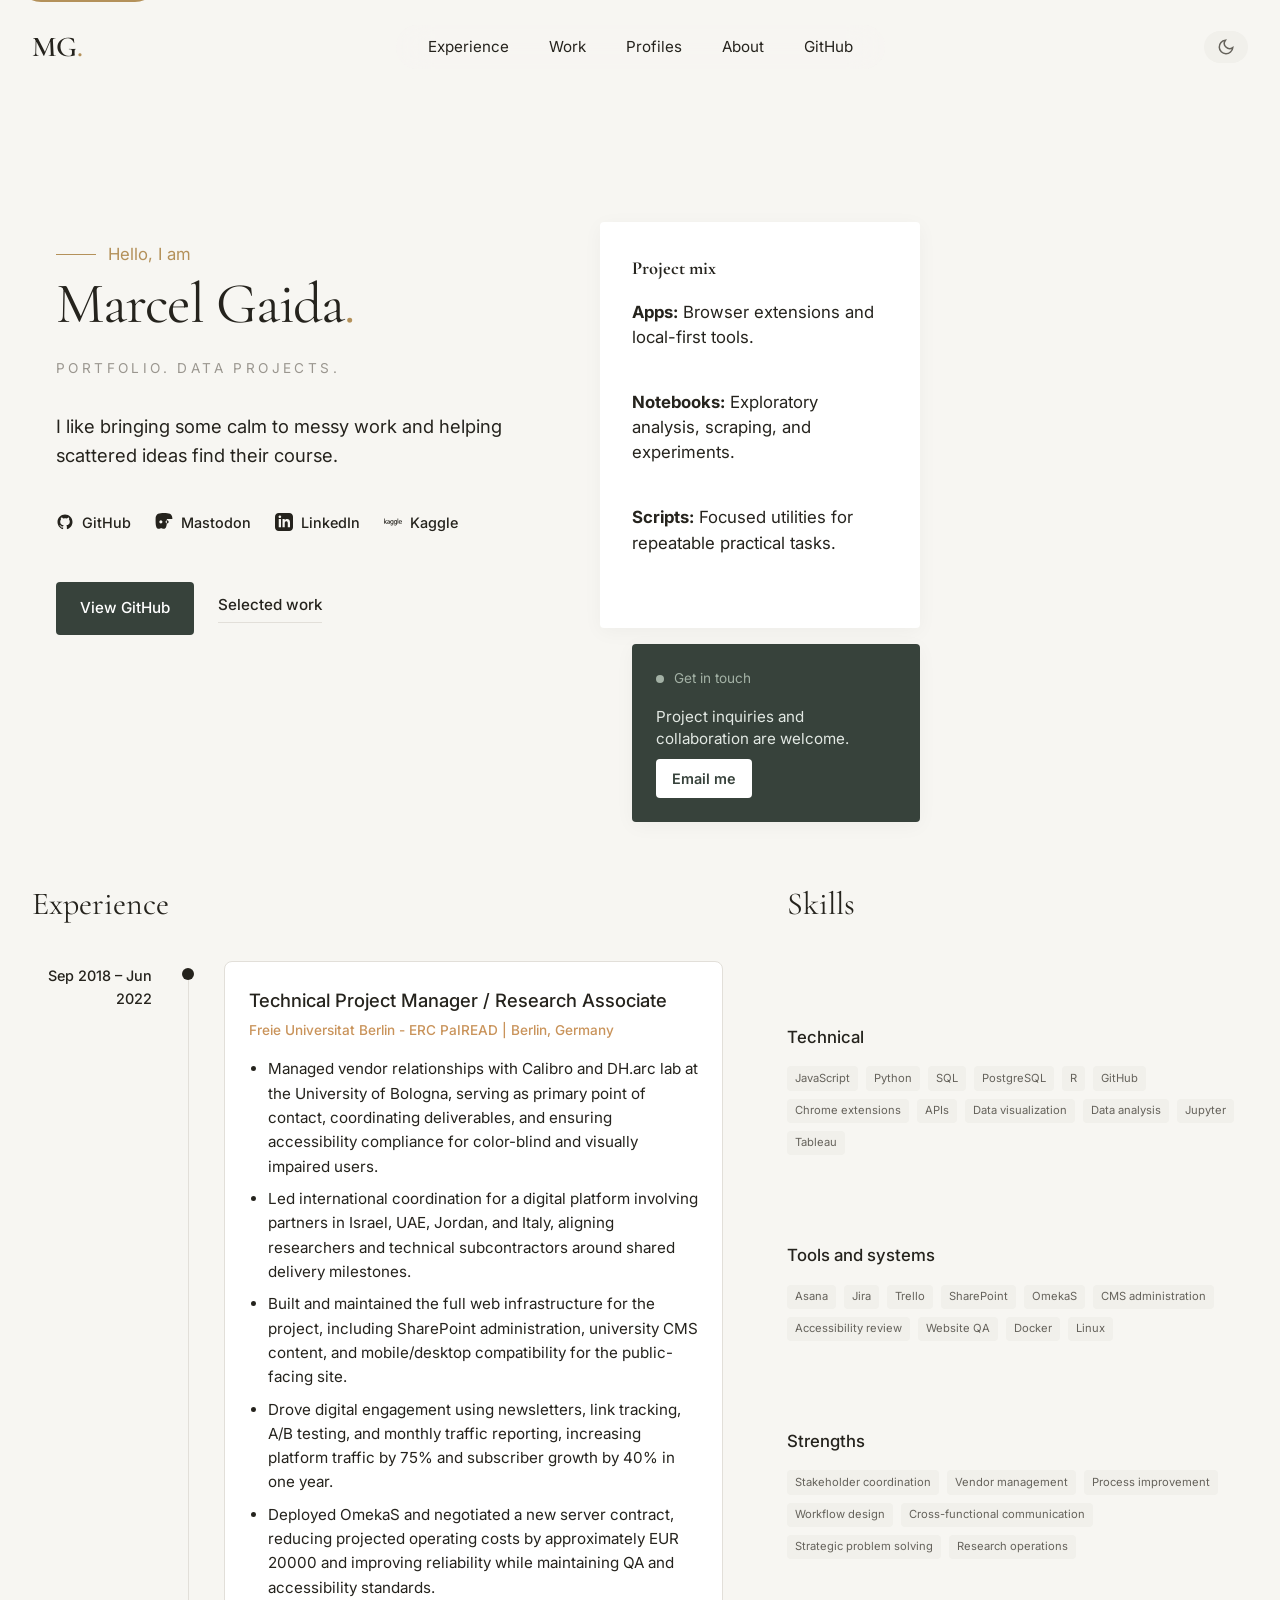
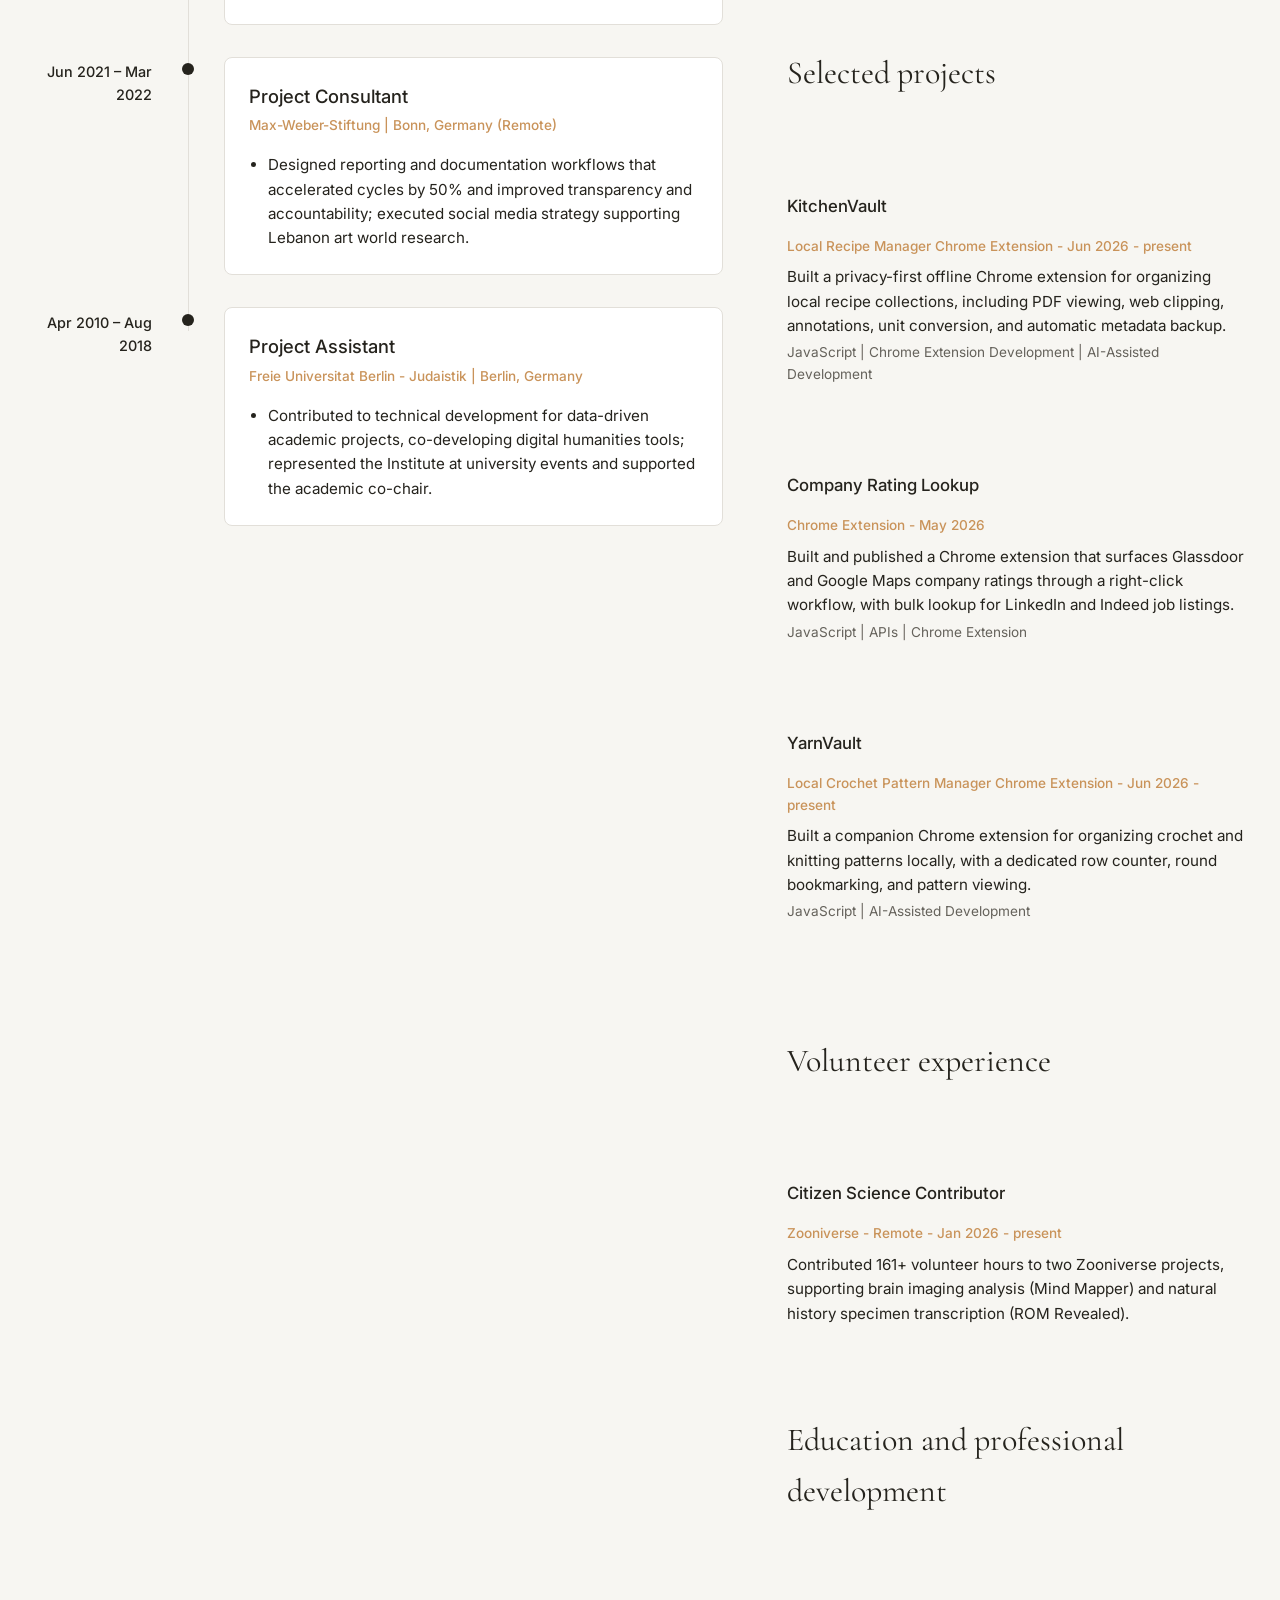
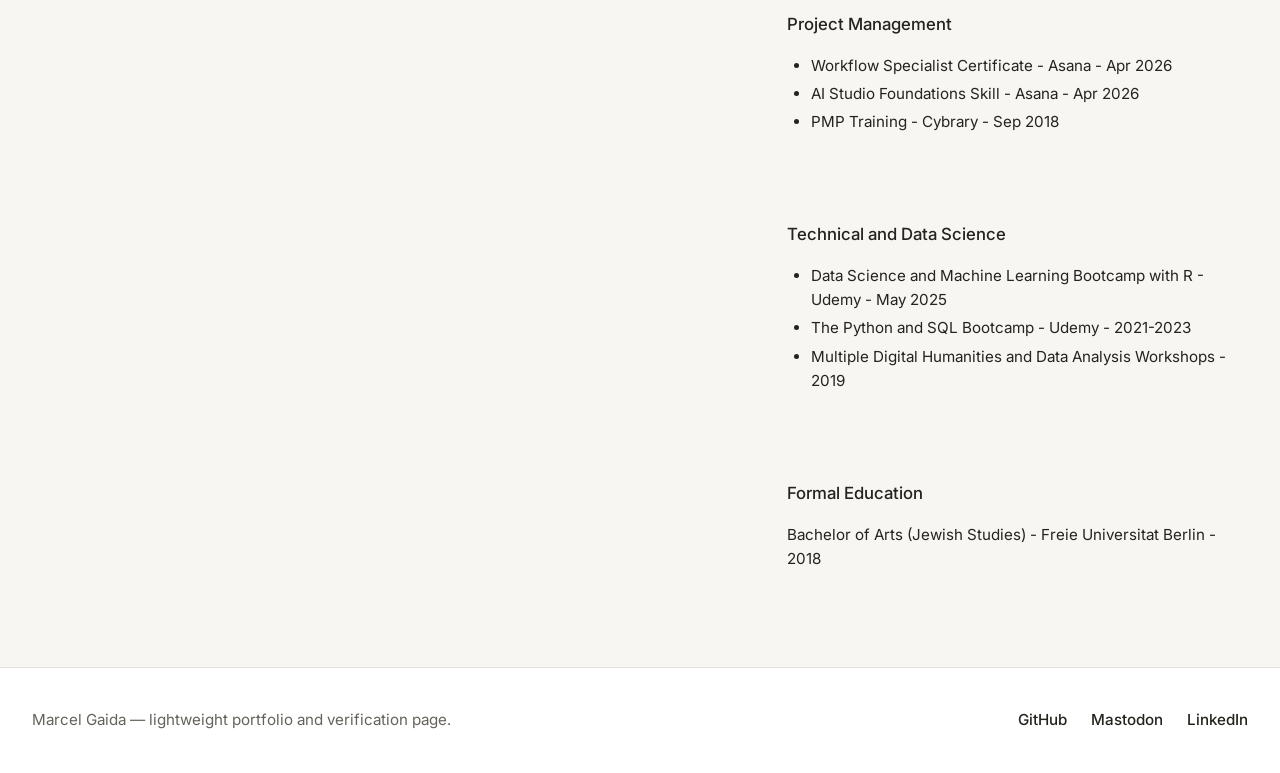
==== experience.html @ a98ac0b9 "Add files via upload" ====
<!doctype html>
<html lang="en">
<head>
  <meta charset="utf-8">
  <meta name="viewport" content="width=device-width, initial-scale=1">
  <title>Marcel Gaida — Projects and profiles</title>
  <meta name="description" content="Marcel Gaida's personal homepage: a verification-friendly portfolio with selected projects, profile links">
  <meta property="og:title" content="Marcel Gaida">
  <meta property="og:description" content="Projects, profiles, and verification links.">
  <meta property="og:type" content="website">
  <meta name="theme-color" content="#f7f6f2">
  <link rel="me" href="https://github.com/marcel-gaida">
  <link rel="me" href="https://fosstodon.org/@mgaida">
  <link rel="me" href="https://linkedin.com/in/marcel-gaida">
  <link rel="stylesheet" href="style.css">
</head>
<body>
  <a class="skip-link" href="#content" style="position:absolute;left:1rem;top:-3rem;background:var(--accent);color:#fff;padding:.75rem 1rem;border-radius:999px;z-index:30;">Skip to content</a>
  <header class="site-header" id="top">
    <div class="container header-inner">
      <div class="header-left">
        <a class="brand" href="index.html" aria-label="Marcel Gaida home">
          MG<span class="dot">.</span>
        </a>
      </div>
      <nav class="nav" aria-label="Primary">
        <a href="experience.html">Experience</a>
        <a href="index.html#work">Work</a>
        <a href="index.html#profiles">Profiles</a>
        <a href="index.html#about">About</a>
        <a href="https://github.com/marcel-gaida" target="_blank" rel="me noopener noreferrer">GitHub</a>
      </nav>
      <div class="header-right">
        <button class="theme-toggle" type="button" data-theme-toggle aria-label="Switch to dark mode"></button>
      </div>
    </div>
  </header>

  <main id="content">
    <section class="container hero" aria-labelledby="intro-title">
      <div class="hero-left">
        <div class="hello-text"><span class="line"></span> Hello, I am  </div>
        <h1 id="intro-title" style="font-size: clamp(2.8rem, 4.5vw, 5.5rem);">Marcel Gaida<span class="dot">.</span></h1>
        <div class="subtitle">PORTFOLIO. DATA PROJECTS.</div>
        <p>I like bringing some calm to messy work and helping scattered ideas find their course.</p>
        
        <div class="social-row">
          <a href="https://github.com/marcel-gaida" target="_blank" rel="me noopener noreferrer"><svg width="18" height="18" viewBox="0 0 24 24" fill="currentColor"><path d="M12 2C6.477 2 2 6.477 2 12c0 4.42 2.865 8.166 6.839 9.489.5.092.682-.217.682-.482 0-.237-.008-.866-.013-1.7-2.782.603-3.369-1.34-3.369-1.34-.454-1.156-1.11-1.462-1.11-1.462-.908-.62.069-.608.069-.608 1.003.07 1.531 1.03 1.531 1.03.892 1.529 2.341 1.087 2.91.831.092-.646.35-1.086.636-1.336-2.22-.253-4.555-1.11-4.555-4.943 0-1.091.39-1.984 1.029-2.683-.103-.253-.446-1.27.098-2.647 0 0 .84-.269 2.75 1.025A9.578 9.578 0 0112 6.836c.85.004 1.705.114 2.504.336 1.909-1.294 2.747-1.025 2.747-1.025.546 1.379.203 2.394.1 2.647.64.699 1.028 1.592 1.028 2.683 0 3.842-2.339 4.687-4.566 4.935.359.309.678.919.678 1.852 0 1.336-.012 2.415-.012 2.743 0 .267.18.578.688.48C19.138 20.161 22 16.416 22 12c0-5.523-4.477-10-10-10z"/></svg> GitHub</a>
          <a href="https://fosstodon.org/@mgaida" target="_blank" rel="me noopener noreferrer"><svg width="18" height="18" viewBox="0 0 24 24" fill="currentColor"><path d="M23.193 7.879c0-5.206-3.411-6.732-3.411-6.732C18.062.357 15.108 0 12 0h-.005c-3.103 0-6.056.357-7.776 1.147 0 0-3.411 1.526-3.411 6.732 0 1.192-.023 2.618.015 4.129.124 5.092.934 9.043 4.135 9.043 1.708 0 2.331-.837 3.356-.837 1.025 0 1.648.837 3.356.837 3.2 0 4.01-3.95 4.135-9.043.039-1.511.015-2.937.015-4.129zm-15.35 6.071c-1.127 0-2.031-.96-2.031-2.148 0-1.189.904-2.149 2.031-2.149 1.127 0 2.031.96 2.031 2.149 0 1.188-.904 2.148-2.031 2.148zm8.314 0c-1.127 0-2.031-.96-2.031-2.148 0-1.189.904-2.149 2.031-2.149 1.127 0 2.031.96 2.031 2.149 0 1.188-.904 2.148-2.031 2.148z"/></svg> Mastodon</a>
          <a href="https://linkedin.com/in/marcel-gaida" target="_blank" rel="me noopener noreferrer"><svg width="18" height="18" viewBox="0 0 24 24" fill="currentColor"><path d="M19 0h-14c-2.761 0-5 2.239-5 5v14c0 2.761 2.239 5 5 5h14c2.762 0 5-2.239 5-5v-14c0-2.761-2.238-5-5-5zm-11 19h-3v-11h3v11zm-1.5-12.268c-.966 0-1.75-.79-1.75-1.764s.784-1.764 1.75-1.764 1.75.79 1.75 1.764-.783 1.764-1.75 1.764zm13.5 12.268h-3v-5.604c0-3.368-4-3.113-4 0v5.604h-3v-11h3v1.765c1.396-2.586 7-2.777 7 2.476v6.759z"/></svg> LinkedIn</a>
          <a href="https://www.kaggle.com/mgaida" target="_blank" rel="me noopener noreferrer"><svg width="18" height="18" viewBox="0 0 24 24" fill="currentColor"><path d="M.1025 7.3475c-.0681 0-.1022.0341-.1022.102v6.752c0 .0681.034.1022.1022.1022h.7049c.068 0 .1022-.034.1022-.1023v-1.481l.4187-.3985 1.5016 1.91c.041.0477.0884.0716.143.0716h.9091c.0476 0 .0748-.0135.0817-.0407.0135-.041.0066-.075-.0206-.1023l-1.9816-2.4618 1.9002-1.8384c.0204-.0205.0237-.051.01-.092-.0137-.0339-.0408-.051-.0816-.051h-.9398c-.0477 0-.0953.024-.143.0716L.9096 11.607V7.4496c0-.0679-.0342-.102-.1022-.102zm18.0417 0c-.068 0-.102.0341-.102.102v6.752c0 .0681.034.102.102.102h.705c.068 0 .102-.034.102-.102v-6.752c0-.068-.034-.102-.102-.102zM5.961 9.6254c-.5653 0-1.11.1806-1.6343.5415-.0545.0545-.0648.102-.0307.143l.3676.5208c.0272.0477.0717.0545.133.0204.3948-.2722.783-.4086 1.1644-.4086.2927 0 .5158.0886.669.2656.1532.1771.2197.3917.1992.6436-.6606.0681-1.1545.1495-1.4813.245-.8308.2383-1.2461.6913-1.2461 1.3586 0 .4222.1533.7695.4598 1.0419.3132.2654.6845.3982 1.1134.3982.4698 0 .8545-.1125 1.1542-.3372v.1432c0 .0682.0374.102.1123.102h.7048c.068 0 .102-.0338.102-.102V11.372c0-.6604-.2245-1.1406-.6739-1.4403-.3065-.2043-.6776-.3063-1.1134-.3063zm4.3225 0c-.6742 0-1.195.2622-1.5627.7865-.3133.4359-.4699.9671-.4699 1.5936 0 .6604.1634 1.2087.4903 1.6444.3744.4972.892.7455 1.5526.7455.5313 0 .9567-.1327 1.2768-.3982v.531c0 .858-.4122 1.287-1.236 1.287-.361 0-.732-.1907-1.1132-.572a.098.098 0 00-.0716-.0306c-.034 0-.0613.0102-.0817.0307l-.4802.48c-.0408.0613-.0375.1124.0103.1532.1361.1157.2554.2129.3576.2911.102.0783.1905.1413.2656.189.354.1975.7284.2961 1.1235.2961.6808 0 1.207-.1925 1.5781-.577.3711-.3848.5567-.9484.5567-1.6903V9.8196c0-.068-.034-.102-.102-.102h-.705c-.0682 0-.1021.034-.1021.102v.2043c-.3471-.2657-.7763-.3985-1.287-.3985zm4.8021 0c-.6742 0-1.195.2622-1.5627.7865-.3132.4359-.4699.9671-.4699 1.5936 0 .6604.1633 1.2087.4903 1.6444.3744.4972.892.7455 1.5526.7455.5311 0 .9566-.1327 1.2768-.3982v.531c0 .858-.4122 1.287-1.236 1.287-.361 0-.732-.1907-1.1133-.572a.098.098 0 00-.0716-.0306c-.034 0-.0612.0102-.0816.0307l-.48.48c-.0409.0613-.0376.1124.01.1532.1363.1157.2555.2129.3576.2911.1021.0783.1906.1413.2657.189.354.1975.7285.2961 1.1237.2961.6808 0 1.2068-.1925 1.5781-.577.371-.3848.5565-.9484.5565-1.6903V9.8196c0-.068-.034-.102-.102-.102h-.7049c-.0682 0-.1022.034-.1022.102v.2043c-.3474-.2657-.7763-.3985-1.287-.3985zm6.7457 0c-.6537 0-1.185.211-1.5936.6332-.4427.4632-.664 1.0283-.664 1.6956 0 .7083.225 1.2905.6743 1.7467.463.463 1.042.6945 1.7366.6945.6467 0 1.2154-.1838 1.7057-.5515.0545-.041.0545-.0884 0-.143l-.4802-.4903c-.041-.0409-.0919-.0409-.1533 0-.2998.2112-.6368.3167-1.0112.3167-.4222 0-.7729-.119-1.052-.3576-.2452-.2248-.3882-.5038-.429-.8375h3.3197c.0679 0 .1022-.0341.1022-.1023l.01-.2244c.0341-.6878-.1668-1.26-.6025-1.7162-.4224-.4426-.9432-.664-1.5627-.664zm-.0206.7865c.3268 0 .6062.1056.8377.3166.2452.211.371.4734.378.7865h-2.4618c.0613-.3269.2077-.5925.4392-.7968.2313-.2042.5004-.3063.8069-.3063zm-11.4249.102c.6196 0 1.0146.2181 1.1848.6538v1.6854c-.1702.4358-.5755.6538-1.2155.6538-.3133 0-.5687-.0986-.7661-.2963-.2656-.2518-.3983-.6538-.3983-1.2053 0-.9941.3984-1.4914 1.1951-1.4914zm4.802 0c.6196 0 1.0148.2181 1.1851.6538h-.0002v1.6854c-.1703.4358-.5755.6538-1.2155.6538-.3132 0-.5686-.0986-.7661-.2963-.2655-.2518-.3983-.6538-.3983-1.2053 0-.9941.3983-1.4914 1.195-1.4914zm-8.3586 1.6547v1.0215c-.286.286-.6675.412-1.1441.3779-.1703-.0135-.32-.0663-.4493-.1582-.1294-.0919-.2045-.2129-.2249-.3627-.0341-.2657.1158-.47.4495-.6129.2452-.1088.7013-.1974 1.3688-.2656z"/></svg> Kaggle</a>
        </div>
        
        <div class="hero-actions">
          <a href="https://github.com/marcel-gaida" target="_blank" rel="me noopener noreferrer" class="button button-primary">View GitHub</a>
          <a href="index.html#work" class="text-link underlined">Selected work</a>
        </div>
      </div>
      <div class="hero-right">
        <div class="image-card"></div>
        <div class="quote-stack">
          <div class="quote-card">
            <h3 style="margin-bottom:1rem; font-size:1.15rem; font-family: var(--serif);">Project mix</h3>
            <p style="margin-top:0;"><strong>Apps:</strong> Browser extensions and local-first tools.</p>
            <p style="margin-top:0.5rem;"><strong>Notebooks:</strong> Exploratory analysis, scraping, and experiments.</p>
            <p style="margin-top:0.5rem;"><strong>Scripts:</strong> Focused utilities for repeatable practical tasks.</p>
          </div>
          <div class="current-card">
            <div class="current-label"><span class="pulse"></span> Get in touch</div>
            <p style="margin-bottom: 0.25rem;">Project inquiries and collaboration are welcome.</p>
            <a href="mailto:ankbuu3en@mozmail.com" target="_blank" rel="noopener noreferrer" class="button" style="display: inline-block; background: #fff; color: var(--green); padding: 0.5rem 1rem; border-radius: 4px; font-weight: 600; font-size: 0.9rem; margin-top: 0.25rem; text-decoration: none;">Email me</a>
          </div>
        </div>
      </div>
    </section>
    <section class="container cv-section" style="padding-top: 4rem; padding-bottom: 6rem;">
      <div class="cv-layout">
        
        <div class="cv-left">
          <h2 style="font-family: var(--serif); font-size: 2rem; font-weight: 400; margin-bottom: 2rem; color: var(--text);">Experience</h2>
          <div class="timeline">
            
            <div class="timeline-entry">
              <div class="timeline-date">Sep 2018 &ndash; Jun 2022</div>
              <div class="timeline-line"><div class="timeline-dot"></div></div>
              <div class="timeline-card">
                <h3>Technical Project Manager / Research Associate</h3>
                <div class="timeline-subtitle">Freie Universitat Berlin - ERC PaIREAD | Berlin, Germany</div>
                <ul style="font-size: 0.95rem; color: var(--text); padding-left: 1.2rem; margin-top: 1rem; margin-bottom: 0;">
                  <li style="margin-bottom: 0.5rem;">Managed vendor relationships with Calibro and DH.arc lab at the University of Bologna, serving as primary point of contact, coordinating deliverables, and ensuring accessibility compliance for color-blind and visually impaired users.</li>
                  <li style="margin-bottom: 0.5rem;">Led international coordination for a digital platform involving partners in Israel, UAE, Jordan, and Italy, aligning researchers and technical subcontractors around shared delivery milestones.</li>
                  <li style="margin-bottom: 0.5rem;">Built and maintained the full web infrastructure for the project, including SharePoint administration, university CMS content, and mobile/desktop compatibility for the public-facing site.</li>
                  <li style="margin-bottom: 0.5rem;">Drove digital engagement using newsletters, link tracking, A/B testing, and monthly traffic reporting, increasing platform traffic by 75% and subscriber growth by 40% in one year.</li>
                  <li>Deployed OmekaS and negotiated a new server contract, reducing projected operating costs by approximately EUR 20000 and improving reliability while maintaining QA and accessibility standards.</li>
                </ul>
              </div>
            </div>

            <div class="timeline-entry">
              <div class="timeline-date">Jun 2021 &ndash; Mar 2022</div>
              <div class="timeline-line"><div class="timeline-dot"></div></div>
              <div class="timeline-card">
                <h3>Project Consultant</h3>
                <div class="timeline-subtitle">Max-Weber-Stiftung | Bonn, Germany (Remote)</div>
                <ul style="font-size: 0.95rem; color: var(--text); padding-left: 1.2rem; margin-top: 1rem; margin-bottom: 0;">
                  <li>Designed reporting and documentation workflows that accelerated cycles by 50% and improved transparency and accountability; executed social media strategy supporting Lebanon art world research.</li>
                </ul>
              </div>
            </div>

            <div class="timeline-entry">
              <div class="timeline-date">Apr 2010 &ndash; Aug 2018</div>
              <div class="timeline-line"><div class="timeline-dot"></div></div>
              <div class="timeline-card">
                <h3>Project Assistant</h3>
                <div class="timeline-subtitle">Freie Universitat Berlin - Judaistik | Berlin, Germany</div>
                <ul style="font-size: 0.95rem; color: var(--text); padding-left: 1.2rem; margin-top: 1rem; margin-bottom: 0;">
                  <li>Contributed to technical development for data-driven academic projects, co-developing digital humanities tools; represented the Institute at university events and supported the academic co-chair.</li>
                </ul>
              </div>
            </div>

          </div>
        </div>

        <div class="cv-right">
          <h2 style="font-family: var(--serif); font-size: 2rem; font-weight: 400; margin-bottom: 2rem; color: var(--text);">Skills</h2>
          
          <div class="skills-group" style="margin-bottom: 1.5rem;">
            <h4>Technical</h4>
            <div class="tag-row" style="margin-top: 0.5rem;">
              <span class="tag">JavaScript</span>
              <span class="tag">Python</span>
              <span class="tag">SQL</span>
              <span class="tag">PostgreSQL</span>
              <span class="tag">R</span>
              <span class="tag">GitHub</span>
              <span class="tag">Chrome extensions</span>
              <span class="tag">APIs</span>
              <span class="tag">Data visualization</span>
              <span class="tag">Data analysis</span>
              <span class="tag">Jupyter</span>
              <span class="tag">Tableau</span>
            </div>
          </div>

          <div class="skills-group" style="margin-bottom: 1.5rem;">
            <h4>Tools and systems</h4>
            <div class="tag-row" style="margin-top: 0.5rem;">
              <span class="tag">Asana</span>
              <span class="tag">Jira</span>
              <span class="tag">Trello</span>
              <span class="tag">SharePoint</span>
              <span class="tag">OmekaS</span>
              <span class="tag">CMS administration</span>
              <span class="tag">Accessibility review</span>
              <span class="tag">Website QA</span>
              <span class="tag">Docker</span>
              <span class="tag">Linux</span>
            </div>
          </div>

          <div class="skills-group">
            <h4>Strengths</h4>
            <div class="tag-row" style="margin-top: 0.5rem;">
              <span class="tag">Stakeholder coordination</span>
              <span class="tag">Vendor management</span>
              <span class="tag">Process improvement</span>
              <span class="tag">Workflow design</span>
              <span class="tag">Cross-functional communication</span>
              <span class="tag">Strategic problem solving</span>
              <span class="tag">Research operations</span>
            </div>
          </div>

          <h2 style="font-family: var(--serif); font-size: 2rem; font-weight: 400; margin-top: 3rem; margin-bottom: 2rem; color: var(--text);">Selected projects</h2>
          
          <div class="skills-group" style="margin-bottom: 1.5rem;">
            <h4>KitchenVault</h4>
            <div class="timeline-subtitle" style="margin-bottom: 0.5rem;">Local Recipe Manager Chrome Extension - Jun 2026 - present</div>
            <p style="font-size: 0.95rem; color: var(--text); margin-bottom: 0.25rem;">Built a privacy-first offline Chrome extension for organizing local recipe collections, including PDF viewing, web clipping, annotations, unit conversion, and automatic metadata backup.</p>
            <p style="font-size: 0.85rem; color: var(--muted); margin-top: 0;">JavaScript | Chrome Extension Development | AI-Assisted Development</p>
          </div>

          <div class="skills-group" style="margin-bottom: 1.5rem;">
            <h4>Company Rating Lookup</h4>
            <div class="timeline-subtitle" style="margin-bottom: 0.5rem;">Chrome Extension - May 2026</div>
            <p style="font-size: 0.95rem; color: var(--text); margin-bottom: 0.25rem;">Built and published a Chrome extension that surfaces Glassdoor and Google Maps company ratings through a right-click workflow, with bulk lookup for LinkedIn and Indeed job listings.</p>
            <p style="font-size: 0.85rem; color: var(--muted); margin-top: 0;">JavaScript | APIs | Chrome Extension</p>
          </div>

          <div class="skills-group" style="margin-bottom: 1.5rem;">
            <h4>YarnVault</h4>
            <div class="timeline-subtitle" style="margin-bottom: 0.5rem;">Local Crochet Pattern Manager Chrome Extension - Jun 2026 - present</div>
            <p style="font-size: 0.95rem; color: var(--text); margin-bottom: 0.25rem;">Built a companion Chrome extension for organizing crochet and knitting patterns locally, with a dedicated row counter, round bookmarking, and pattern viewing.</p>
            <p style="font-size: 0.85rem; color: var(--muted); margin-top: 0;">JavaScript | AI-Assisted Development</p>
          </div>

          <h2 style="font-family: var(--serif); font-size: 2rem; font-weight: 400; margin-top: 3rem; margin-bottom: 2rem; color: var(--text);">Volunteer experience</h2>
          <div class="skills-group">
            <h4>Citizen Science Contributor</h4>
            <div class="timeline-subtitle" style="margin-bottom: 0.5rem;">Zooniverse - Remote - Jan 2026 - present</div>
            <p style="font-size: 0.95rem; color: var(--text);">Contributed 161+ volunteer hours to two Zooniverse projects, supporting brain imaging analysis (Mind Mapper) and natural history specimen transcription (ROM Revealed).</p>
          </div>

          <h2 style="font-family: var(--serif); font-size: 2rem; font-weight: 400; margin-top: 3rem; margin-bottom: 2rem; color: var(--text);">Education and professional development</h2>
          
          <div class="skills-group">
            <h4>Project Management</h4>
            <ul style="font-size: 0.95rem; color: var(--text); padding-left: 1.5rem; margin-top: 0.5rem; margin-bottom: 0;">
              <li style="margin-bottom: 0.25rem;">Workflow Specialist Certificate - Asana - Apr 2026</li>
              <li style="margin-bottom: 0.25rem;">AI Studio Foundations Skill - Asana - Apr 2026</li>
              <li>PMP Training - Cybrary - Sep 2018</li>
            </ul>
          </div>

          <div class="skills-group" style="margin-top: 1.5rem;">
            <h4>Technical and Data Science</h4>
            <ul style="font-size: 0.95rem; color: var(--text); padding-left: 1.5rem; margin-top: 0.5rem; margin-bottom: 0;">
              <li style="margin-bottom: 0.25rem;">Data Science and Machine Learning Bootcamp with R - Udemy - May 2025</li>
              <li style="margin-bottom: 0.25rem;">The Python and SQL Bootcamp - Udemy - 2021-2023</li>
              <li>Multiple Digital Humanities and Data Analysis Workshops - 2019</li>
            </ul>
          </div>

          <div class="skills-group" style="margin-top: 1.5rem;">
            <h4>Formal Education</h4>
            <p style="font-size: 0.95rem; color: var(--text);">Bachelor of Arts (Jewish Studies) - Freie Universitat Berlin - 2018</p>
          </div>
        </div>

      </div>
    </section>
  </main>
<footer style="padding: 2.5rem 0; text-align: left; color: var(--muted); font-size: 0.95rem; background: var(--panel); border-top: 1px solid var(--border);">
    <div class="container" style="display: flex; justify-content: space-between; align-items: center; flex-wrap: wrap; gap: 1rem;">
      <p>Marcel Gaida — lightweight portfolio and verification page.</p>
      <div style="display: flex; gap: 1.5rem;">
        <a href="https://github.com/marcel-gaida" target="_blank" rel="me noopener noreferrer" class="text-link">GitHub</a>
        <a href="https://fosstodon.org/@mgaida" target="_blank" rel="me noopener noreferrer" class="text-link">Mastodon</a>
        <a href="https://linkedin.com/in/marcel-gaida" target="_blank" rel="me noopener noreferrer" class="text-link">LinkedIn</a>
      </div>
    </div>
  </footer>

  <script>
    (() => {
      const root = document.documentElement;
      const toggle = document.querySelector('[data-theme-toggle]');
      const saved = localStorage.getItem('theme');
      const prefersDark = matchMedia('(prefers-color-scheme: dark)').matches;
      let theme = saved || (prefersDark ? 'dark' : 'light');
      const setTheme = (next) => {
        theme = next;
        root.setAttribute('data-theme', theme);
        localStorage.setItem('theme', theme);
        if (!toggle) return;
        toggle.setAttribute('aria-label', 'Switch to ' + (theme === 'dark' ? 'light' : 'dark') + ' mode');
        toggle.innerHTML = theme === 'dark'
          ? '<svg width="18" height="18" viewBox="0 0 24 24" fill="none" stroke="currentColor" stroke-width="2" aria-hidden="true"><circle cx="12" cy="12" r="5"></circle><path d="M12 1v2M12 21v2M4.22 4.22l1.42 1.42M18.36 18.36l1.42 1.42M1 12h2M21 12h2M4.22 19.78l1.42-1.42M18.36 5.64l1.42-1.42"></path></svg>'
          : '<svg width="18" height="18" viewBox="0 0 24 24" fill="none" stroke="currentColor" stroke-width="2" aria-hidden="true"><path d="M21 12.79A9 9 0 1 1 11.21 3 7 7 0 0 0 21 12.79z"></path></svg>';
      };
      setTheme(theme);
      if (toggle) toggle.addEventListener('click', () => setTheme(theme === 'dark' ? 'light' : 'dark'));
      
      const header = document.querySelector('.site-header');
      if(header) {
        addEventListener('scroll', () => header.classList.toggle('scrolled', scrollY > 10), { passive: true });
      }

      // Auto-detect layout
      document.querySelectorAll('.project-card').forEach(card => {
        const layout = card.getAttribute('data-layout');
        if (layout) {
          card.classList.add(layout);
          return;
        }
        
        const img = card.querySelector('.project-media img');
        if (img) {
          if (img.complete) {
            applyLayout(card, img);
          } else {
            img.onload = () => applyLayout(card, img);
          }
        }
      });
      
      function applyLayout(card, img) {
        const w = img.naturalWidth;
        const h = img.naturalHeight;
        if (!w || !h) return;
        
        const diff = Math.abs(w - h) / Math.max(w, h);
        if (diff < 0.18) {
          card.classList.add('split');
        } else if (w > h) {
          card.classList.add('stack');
        } else {
          card.classList.add('split'); // fallback
        }
      }
    })();
  </script>
  <script>
    document.addEventListener('DOMContentLoaded', () => {
      const imgs = document.querySelectorAll('.project-card.split .project-media img');
      imgs.forEach(img => {
        const tempImg = new Image();
        tempImg.crossOrigin = 'anonymous';
        tempImg.onload = () => {
          try {
            const canvas = document.createElement('canvas');
            canvas.width = tempImg.naturalWidth;
            canvas.height = tempImg.naturalHeight;
            const ctx = canvas.getContext('2d', { willReadFrequently: true });
            ctx.drawImage(tempImg, 0, 0);
            
            const isTransparent = (x, y) => {
              const pixel = ctx.getImageData(x, y, 1, 1).data;
              return pixel[3] < 10;
            };
            
            const w = canvas.width;
            const h = canvas.height;
            // Check the 4 corners, offset by 2px to avoid edge artifacts
            if (isTransparent(2, 2) && isTransparent(w - 3, 2) && isTransparent(2, h - 3) && isTransparent(w - 3, h - 3)) {
              img.classList.add('needs-padding');
            } else {
              img.classList.remove('needs-padding');
            }
          } catch (e) {
            console.warn('Could not auto-detect transparency:', e);
          }
        };
        tempImg.src = img.src;
      });
    });
  </script>
</body>
</html>
---- style.css ----
@import url('https://fonts.googleapis.com/css2?family=Cormorant+Garamond:wght@400;600&family=Inter:wght@400;500;600&display=swap');

:root, [data-theme="light"] {
  --bg: #f7f6f2;
  --panel: #ffffff;
  --panel-2: #f1f0eb;
  --text: #25231d;
  --muted: #65625b;
  --faint: #9a968f;
  --border: #e2dfd9;
  --accent: #b4915a;
  --green: #37423b;
  --shadow: 0 10px 40px rgba(0,0,0,0.06);
  --shadow-card: 0 4px 20px rgba(0,0,0,0.04);
  --radius: 8px;
  --content: 100%;

  --serif: 'Cormorant Garamond', Georgia, serif;
  --sans: 'Inter', system-ui, sans-serif;
}

[data-theme="dark"] {
  --bg: #141311;
  --panel: #1d1c1a;
  --panel-2: #2a2825;
  --text: #e6e3dd;
  --muted: #9e9a93;
  --faint: #6b6863;
  --border: #383632;
  --accent: #cfa86d;
  --green: #48574d;
  --shadow: 0 20px 40px rgba(0,0,0,0.3);
  --shadow-card: 0 4px 20px rgba(0,0,0,0.2);
}

* { box-sizing: border-box; }
body {
  margin: 0;
  background: var(--bg);
  color: var(--text);
  font-family: var(--sans);
  line-height: 1.6;
  overflow-x: hidden;
}
a { color: inherit; text-decoration: none; }
h1, h2, h3, p { margin: 0; }
img { display: block; max-width: 100%; }
button { font: inherit; cursor: pointer; border: none; background: none; }

.container {
  max-width: var(--content);
  margin: 0 auto;
  padding: 0 2rem;
}

/* Header */
.site-header {
  padding: 1.5rem 0;
  position: relative;
  z-index: 10;
}
.header-inner {
  display: grid;
  grid-template-columns: 1fr auto 1fr;
  align-items: center;
}
.header-left {
  display: flex;
  justify-content: flex-start;
}
.header-right {
  display: flex;
  justify-content: flex-end;
}
.brand {
  font-family: var(--serif);
  font-size: 1.8rem;
  font-weight: 600;
  color: var(--text);
  display: flex;
  align-items: baseline;
}
.dot {
  color: var(--accent);
}

.nav {
  display: flex;
  gap: 2.5rem;
  align-items: center;
  background: color-mix(in srgb, var(--bg) 60%, transparent);
  backdrop-filter: blur(16px);
  -webkit-backdrop-filter: blur(16px);
  padding: 0.6rem 2rem;
  border-radius: 999px;
}
.nav a {
  font-size: 0.95rem;
  color: var(--text);
}
.nav a:hover {
  color: var(--muted);
}
.theme-toggle {
  display: flex;
  align-items: center;
  justify-content: center;
  width: 44px;
  height: 32px;
  border-radius: 20px;
  background: var(--panel-2);
  color: var(--muted);
}

/* Hero Section */
.hero {
  display: grid;
  grid-template-columns: 1fr 1fr;
  gap: 3rem;
  padding-top: 4rem;
  padding-bottom: 6rem;
  align-items: center;
}

.hero-left {
  padding-left: 1.5rem;
  padding-right: 2rem;
}

.hello-text {
  display: flex;
  align-items: center;
  gap: 0.75rem;
  color: var(--accent);
  font-size: 1.05rem;
  margin-bottom: 0.5rem;
}
.hello-text .line {
  width: 40px;
  height: 1px;
  background: var(--accent);
}

.hero h1 {
  font-family: var(--serif);
  font-size: clamp(4rem, 5.5vw, 6.5rem);
  line-height: 1;
  font-weight: 400;
  margin-bottom: 1.5rem;
  letter-spacing: -0.02em;
}

.subtitle {
  font-size: 0.85rem;
  letter-spacing: 0.25em;
  color: var(--faint);
  margin-bottom: 2rem;
}

.hero p {
  font-size: 1.15rem;
  color: var(--text);
  max-width: 48ch;
  line-height: 1.6;
  margin-bottom: 2.5rem;
}

.social-row {
  display: flex;
  gap: 1.5rem;
  margin-bottom: 3rem;
  flex-wrap: wrap;
}
.social-row a {
  display: flex;
  align-items: center;
  gap: 0.5rem;
  font-size: 0.9rem;
  color: var(--text);
  font-weight: 500;
}
.social-row svg {
  color: var(--text);
}

.hero-actions {
  display: flex;
  align-items: center;
  gap: 1.5rem;
}
.button {
  display: inline-flex;
  align-items: center;
  padding: 0.9rem 1.5rem;
  border-radius: 4px;
  font-size: 0.95rem;
  font-weight: 500;
  transition: opacity 0.2s;
}
.button-primary {
  background: var(--green);
  color: #fff;
}
.button-primary:hover {
  opacity: 0.9;
}
.text-link {
  font-size: 0.95rem;
  color: var(--text);
  font-weight: 500;
}
.text-link.underlined {
  border-bottom: 1px solid var(--border);
  padding-bottom: 4px;
}

/* Hero Right */
.hero-right {
  position: relative;
}
.hero-right::before {
  content: '';
  position: absolute;
  top: -15rem;
  bottom: -6rem;
  left: 0;
  width: 55vw; /* ensures it reaches the right edge */
  background: url('https://raw.githubusercontent.com/marcel-gaida/marcel-gaida.github.io/fd7a0749d4dff8e6146ea07e0451eb1172d1c4ac/images/medusa.jpg') center/cover;
  clip-path: polygon(15% 0, 100% 0, 100% 100%, 0 100%);
  z-index: 0;
}
.image-card {
  height: 560px;
  visibility: hidden;
}
.quote-stack {
  position: absolute;
  top: 4rem;
  left: -4rem;
  z-index: 10;
  display: grid;
  gap: 1rem;
  width: 320px;
}
.quote-card {
  background: var(--panel);
  padding: 2rem;
  border-radius: 4px;
  box-shadow: var(--shadow-card);
  position: relative;
}
.quote-mark {
  color: var(--accent);
  font-family: var(--serif);
  font-size: 4rem;
  line-height: 0;
  position: absolute;
  top: 3.5rem;
  left: 2rem;
}
.quote-card p {
  margin-top: 1.5rem;
  font-size: 1.05rem;
  color: var(--text);
  line-height: 1.5;
}
.quote-author {
  margin-top: 1rem;
  color: var(--accent);
  font-size: 0.9rem;
}

.current-card {
  background: var(--green);
  color: #fff;
  padding: 1.5rem;
  border-radius: 4px;
  box-shadow: var(--shadow-card);
  margin-left: 2rem;
}
.current-label {
  display: flex;
  align-items: center;
  gap: 0.6rem;
  font-size: 0.85rem;
  color: #a3b1a5;
  margin-bottom: 1rem;
}
.pulse {
  width: 8px;
  height: 8px;
  background: #a3b1a5;
  border-radius: 50%;
}
.current-card p {
  font-size: 0.95rem;
  line-height: 1.5;
  color: #e2e8e3;
}

.location {
  position: absolute;
  bottom: 2rem;
  right: 2rem;
  color: #fff;
  text-align: right;
  text-shadow: 0 1px 4px rgba(0,0,0,0.5);
}

/* Projects Section */
.projects-section {
  padding: 5rem 0 8rem;
  background: var(--panel);
}
.projects-layout {
  max-width: var(--content);
  margin: 0 auto;
  padding: 0 2rem;
  display: grid;
  grid-template-columns: 80px 1fr;
  gap: 4rem;
}

.sidebar-sticky {
  position: sticky;
  top: 4rem;
  display: flex;
  flex-direction: column;
  align-items: center;
}
.section-number {
  font-family: var(--serif);
  font-size: 1.25rem;
  font-weight: 600;
  margin-bottom: 1.5rem;
}
.sidebar-sticky::after {
  content: '';
  width: 1px;
  height: 60px;
  background: var(--border);
  margin-bottom: 1.5rem;
}
.section-label {
  writing-mode: vertical-rl;
  transform: rotate(180deg);
  letter-spacing: 0.4em;
  font-size: 0.85rem;
  color: var(--faint);
}


.section-head-new {
  display: flex;
  justify-content: space-between;
  align-items: flex-end;
  margin-bottom: 3.5rem;
}
.section-head-new h2 {
  font-family: var(--serif);
  font-size: 2.5rem;
  font-weight: 400;
  margin-bottom: 0.5rem;
}
.section-head-new p {
  color: var(--muted);
  font-size: 1.1rem;
}

.projects-grid {
  display: grid;
  gap: 2rem;
}

.project-card {
  background: var(--bg);
  border: 1px solid var(--border);
  border-radius: var(--radius);
  overflow: hidden;
}

/* Featured Card */
.project-card.featured {
  display: flex;
  flex-direction: row;
  align-items: stretch;
}
.project-media {
  height: 380px;
  background: #1a1a1a url('https://images.unsplash.com/photo-1551288049-bebda4e38f71?w=1200&q=80') center/cover;
}
.project-card.featured .project-media {
  width: 320px;
  flex: 0 0 auto;
  height: auto;
  padding: 2rem;
}
.project-card.featured .project-body {
  padding: 3rem;
  flex: 1;
  display: flex;
  flex-direction: column;
  justify-content: center;
  background: var(--panel);
}
.project-card.featured .project-header {
  display: flex;
  align-items: center;
  gap: 1rem;
  margin-bottom: 0.75rem;
}
.project-card.featured h3 {
  font-size: 1.4rem;
  font-weight: 600;
}
.badge {
  background: var(--panel-2);
  padding: 0.2rem 0.6rem;
  border-radius: 4px;
  font-size: 0.75rem;
  color: var(--accent);
}
.project-card.featured p {
  color: var(--muted);
  font-size: 1.05rem;
  margin-bottom: 1.5rem;
}

/* Smalls Grid */
.smalls {
  display: grid;
  grid-template-columns: repeat(2, 1fr);
  gap: 2rem;
}
/* Dynamic Layout Cards */
.project-card.split {
  display: flex;
  align-items: stretch;
  gap: 0;
  background: var(--panel);
}
.project-card.split .project-media {
  width: 240px;
  aspect-ratio: 1 / 1;
  flex: 0 0 auto;
  background: var(--panel);
  display: grid;
  place-items: center;
  padding: 1.5rem;
}
.project-card.split .project-media img {
  width: 140px;
  height: 140px;
  object-fit: contain;
  background-color: #ffffff;
  border-radius: var(--radius);
  box-shadow: 0 4px 12px rgba(0,0,0,0.05);
  box-sizing: border-box;
}
.project-card.split .project-media img.needs-padding {
  padding: 1.25rem;
}
.project-card.split .project-body {
  padding: 1.5rem;
  flex: 1;
  display: flex;
  flex-direction: column;
  justify-content: center;
}

.project-card.stack {
  display: flex;
  flex-direction: column;
  background: var(--panel);
  height: 100%;
}
.project-card.stack .project-media {
  width: 100%;
  flex: 1 1 0;
  min-height: 0;
  background-size: cover;
  background-position: center;
}
.project-card.stack .project-media img {
  width: 100%;
  height: 100%;
  object-fit: cover;
}
.project-card.stack .project-body {
  padding: 1.5rem;
  flex: 1;
  display: flex;
  flex-direction: column;
}

.smalls .project-card h3 {
  font-size: 1.15rem;
  font-weight: 600;
  margin-bottom: 0.5rem;
}
.smalls .project-card p {
  font-size: 0.95rem;
  color: var(--muted);
  margin-bottom: 1.5rem;
}

.tag-row {
  display: flex;
  gap: 0.5rem;
  flex-wrap: wrap;
}
.tag {
  background: var(--panel-2);
  padding: 0.2rem 0.5rem;
  border-radius: 4px;
  font-size: 0.7rem;
  color: var(--muted);
  white-space: nowrap;
  display: inline-flex;
  align-items: center;
}

/* CV Hero */
.cv-hero {
  display: grid;
  grid-template-columns: 1.5fr 1fr;
  gap: 4rem;
  align-items: center;
}
.cv-name {
  font-family: var(--serif);
  font-size: clamp(2.5rem, 4vw, 4rem);
  color: var(--text);
  margin-bottom: 0.5rem;
  margin-top: 0;
}
.cv-meta {
  color: var(--muted);
  font-size: 0.95rem;
  margin-bottom: 2rem;
}
.cv-summary {
  font-size: 1.05rem;
  line-height: 1.6;
  color: var(--text);
}
.cv-availability {
  background: var(--panel);
  border: 1px solid var(--border);
  padding: 1.5rem;
  border-radius: var(--radius);
  position: relative;
}
.cv-available-dot {
  width: 10px;
  height: 10px;
  background: var(--green);
  border-radius: 50%;
  position: absolute;
  top: 1.5rem;
  right: 1.5rem;
}
.cv-availability .button-outline {
  border: 1px solid var(--border);
  color: var(--text);
  margin-left: 0.5rem;
}

/* Experience CV Layout */
.cv-section {
  padding-top: 4rem;
  padding-bottom: 6rem;
}
.cv-layout {
  display: grid;
  grid-template-columns: 1.5fr 1fr;
  gap: 4rem;
}

/* Timeline */
.timeline {
  display: flex;
  flex-direction: column;
  gap: 2rem;
  margin-top: 1rem;
}
.timeline-entry {
  display: grid;
  grid-template-columns: 120px 24px 1fr;
  gap: 1.5rem;
}
.timeline-date {
  font-size: 0.9rem;
  color: var(--text);
  font-weight: 500;
  text-align: right;
  padding-top: 0.2rem;
}
.timeline-line {
  display: flex;
  justify-content: center;
  position: relative;
}
.timeline-line::before {
  content: '';
  position: absolute;
  top: 0.8rem;
  bottom: -3.5rem;
  width: 1px;
  background: var(--border);
}
.timeline-entry:last-child .timeline-line::before {
  display: none;
}
.timeline-dot {
  width: 12px;
  height: 12px;
  background: var(--text);
  border-radius: 50%;
  position: relative;
  top: 0.4rem;
  z-index: 2;
}

/* Timeline Card */
.timeline-card {
  background: var(--panel);
  border: 1px solid var(--border);
  border-radius: var(--radius);
  padding: 1.5rem;
}
.timeline-card h3 {
  font-size: 1.15rem;
  font-weight: 500;
  margin-bottom: 0.25rem;
  color: var(--text);
}
.timeline-subtitle {
  font-size: 0.85rem;
  color: #c9935a;
  font-weight: 500;
  margin-bottom: 1rem;
}
.timeline-card p {
  font-size: 0.95rem;
  line-height: 1.5;
  color: var(--muted);
}

/* Skills */
.cv-right {
  display: flex;
  flex-direction: column;
  gap: 2.5rem;
}
.skills-group h4 {
  font-size: 1.05rem;
  font-weight: 500;
  margin-bottom: 1rem;
  color: var(--text);
}
.skill-tag {
  background: var(--panel);
  border: 1px solid var(--border);
  padding: 0.35rem 0.8rem;
  border-radius: 4px;
  font-size: 0.85rem;
  color: var(--text);
  white-space: nowrap;
}

@media (max-width: 992px) {
  .hero { grid-template-columns: 1fr; gap: 4rem; }
  .hero-right::before { left: -2rem; width: 100vw; }
  .quote-stack { position: relative; top: -3rem; left: 1rem; }
  .projects-layout { grid-template-columns: 1fr; gap: 2rem; }
  .projects-sidebar { display: none; }
  .smalls { grid-template-columns: 1fr; }
  .project-card.split { flex-direction: column; }
  .project-card.split .project-media { width: 100%; aspect-ratio: auto; height: 220px; }
  .project-card.featured { flex-direction: column; }
  .project-card.featured .project-media { width: 100%; height: 280px; }
  .cv-layout { grid-template-columns: 1fr; }
  .timeline-entry { grid-template-columns: 80px 20px 1fr; gap: 1rem; }
  .cv-hero { grid-template-columns: 1fr; gap: 2rem; }
}
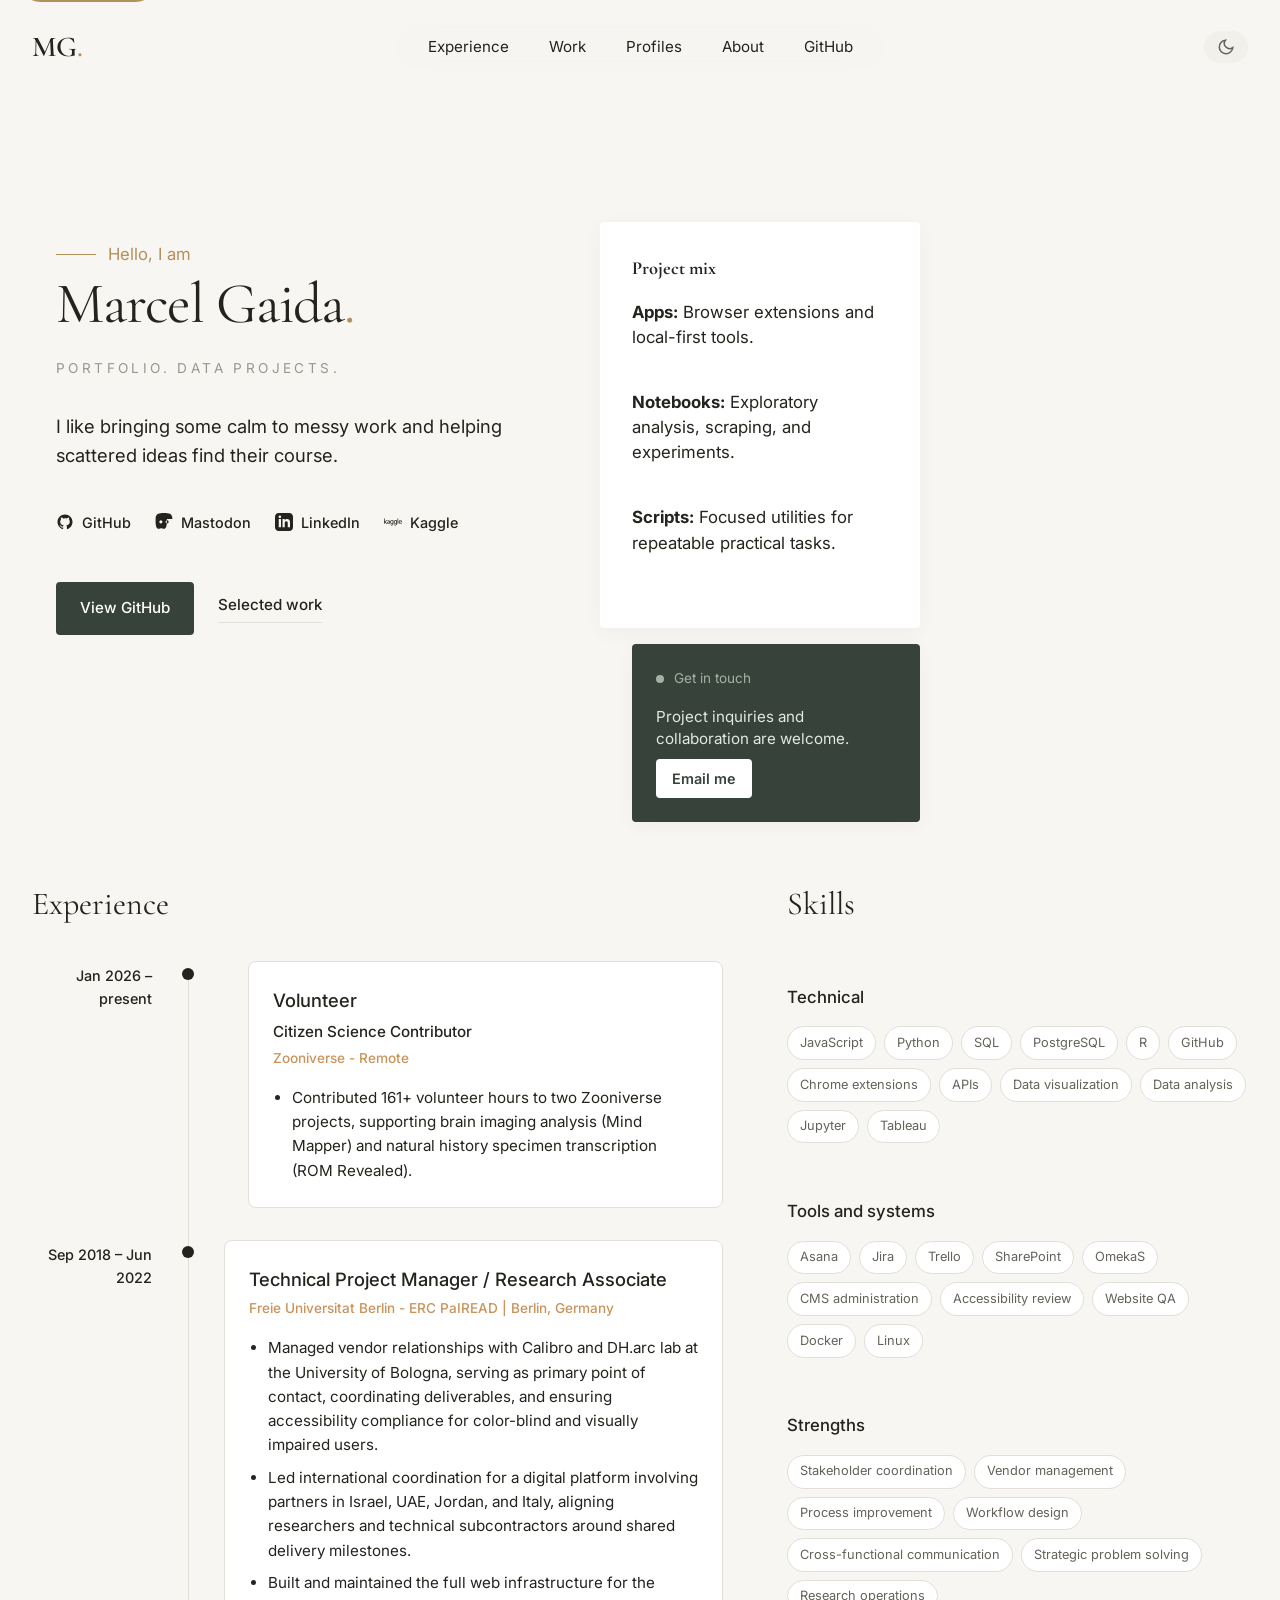
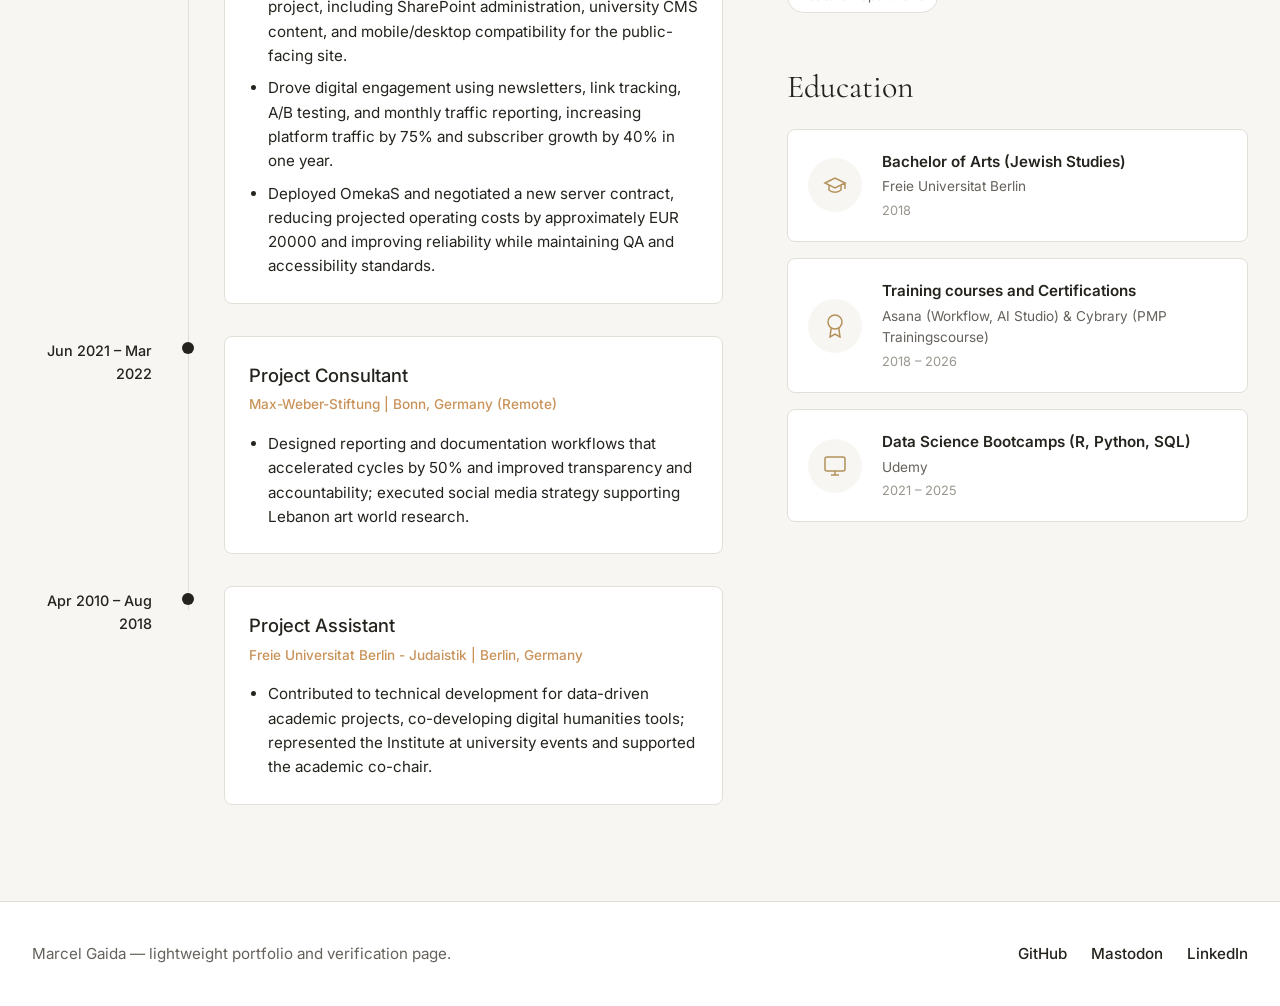
==== commit 0b796a00: "Add files via upload" ====
--- a/experience.html
+++ b/experience.html
@@ -83,6 +83,19 @@
           <div class="timeline">
             
             <div class="timeline-entry">
+              <div class="timeline-date">Jan 2026 &ndash; present</div>
+              <div class="timeline-line"><div class="timeline-dot"></div></div>
+              <div class="timeline-card" style="margin-left: 1.5rem;">
+                <h3>Volunteer</h3>
+                <div style="font-size: 0.95rem; font-weight: 500; color: var(--text); margin-bottom: 0.25rem;">Citizen Science Contributor</div>
+                <div class="timeline-subtitle">Zooniverse - Remote</div>
+                <ul style="font-size: 0.95rem; color: var(--text); padding-left: 1.2rem; margin-top: 0.75rem; margin-bottom: 0;">
+                  <li>Contributed 161+ volunteer hours to two Zooniverse projects, supporting brain imaging analysis (Mind Mapper) and natural history specimen transcription (ROM Revealed).</li>
+                </ul>
+              </div>
+            </div>
+
+            <div class="timeline-entry">
               <div class="timeline-date">Sep 2018 &ndash; Jun 2022</div>
               <div class="timeline-line"><div class="timeline-dot"></div></div>
               <div class="timeline-card">
@@ -126,9 +139,9 @@
         </div>
 
         <div class="cv-right">
-          <h2 style="font-family: var(--serif); font-size: 2rem; font-weight: 400; margin-bottom: 2rem; color: var(--text);">Skills</h2>
+          <h2 style="font-family: var(--serif); font-size: 2rem; font-weight: 400; margin-bottom: 2rem; margin-top: 0; color: var(--text);">Skills</h2>
           
-          <div class="skills-group" style="margin-bottom: 1.5rem;">
+          <div class="skills-group" style="margin-bottom: 2rem;">
             <h4>Technical</h4>
             <div class="tag-row" style="margin-top: 0.5rem;">
               <span class="tag">JavaScript</span>
@@ -146,7 +159,7 @@
             </div>
           </div>
 
-          <div class="skills-group" style="margin-bottom: 1.5rem;">
+          <div class="skills-group" style="margin-bottom: 2rem;">
             <h4>Tools and systems</h4>
             <div class="tag-row" style="margin-top: 0.5rem;">
               <span class="tag">Asana</span>
@@ -175,59 +188,41 @@
             </div>
           </div>
 
-          <h2 style="font-family: var(--serif); font-size: 2rem; font-weight: 400; margin-top: 3rem; margin-bottom: 2rem; color: var(--text);">Selected projects</h2>
+          <h2 style="font-family: var(--serif); font-size: 2rem; font-weight: 400; margin-top: 3rem; margin-bottom: 1rem; color: var(--text);">Education</h2>
           
-          <div class="skills-group" style="margin-bottom: 1.5rem;">
-            <h4>KitchenVault</h4>
-            <div class="timeline-subtitle" style="margin-bottom: 0.5rem;">Local Recipe Manager Chrome Extension - Jun 2026 - present</div>
-            <p style="font-size: 0.95rem; color: var(--text); margin-bottom: 0.25rem;">Built a privacy-first offline Chrome extension for organizing local recipe collections, including PDF viewing, web clipping, annotations, unit conversion, and automatic metadata backup.</p>
-            <p style="font-size: 0.85rem; color: var(--muted); margin-top: 0;">JavaScript | Chrome Extension Development | AI-Assisted Development</p>
-          </div>
-
-          <div class="skills-group" style="margin-bottom: 1.5rem;">
-            <h4>Company Rating Lookup</h4>
-            <div class="timeline-subtitle" style="margin-bottom: 0.5rem;">Chrome Extension - May 2026</div>
-            <p style="font-size: 0.95rem; color: var(--text); margin-bottom: 0.25rem;">Built and published a Chrome extension that surfaces Glassdoor and Google Maps company ratings through a right-click workflow, with bulk lookup for LinkedIn and Indeed job listings.</p>
-            <p style="font-size: 0.85rem; color: var(--muted); margin-top: 0;">JavaScript | APIs | Chrome Extension</p>
-          </div>
-
-          <div class="skills-group" style="margin-bottom: 1.5rem;">
-            <h4>YarnVault</h4>
-            <div class="timeline-subtitle" style="margin-bottom: 0.5rem;">Local Crochet Pattern Manager Chrome Extension - Jun 2026 - present</div>
-            <p style="font-size: 0.95rem; color: var(--text); margin-bottom: 0.25rem;">Built a companion Chrome extension for organizing crochet and knitting patterns locally, with a dedicated row counter, round bookmarking, and pattern viewing.</p>
-            <p style="font-size: 0.85rem; color: var(--muted); margin-top: 0;">JavaScript | AI-Assisted Development</p>
-          </div>
-
-          <h2 style="font-family: var(--serif); font-size: 2rem; font-weight: 400; margin-top: 3rem; margin-bottom: 2rem; color: var(--text);">Volunteer experience</h2>
-          <div class="skills-group">
-            <h4>Citizen Science Contributor</h4>
-            <div class="timeline-subtitle" style="margin-bottom: 0.5rem;">Zooniverse - Remote - Jan 2026 - present</div>
-            <p style="font-size: 0.95rem; color: var(--text);">Contributed 161+ volunteer hours to two Zooniverse projects, supporting brain imaging analysis (Mind Mapper) and natural history specimen transcription (ROM Revealed).</p>
-          </div>
-
-          <h2 style="font-family: var(--serif); font-size: 2rem; font-weight: 400; margin-top: 3rem; margin-bottom: 2rem; color: var(--text);">Education and professional development</h2>
-          
-          <div class="skills-group">
-            <h4>Project Management</h4>
-            <ul style="font-size: 0.95rem; color: var(--text); padding-left: 1.5rem; margin-top: 0.5rem; margin-bottom: 0;">
-              <li style="margin-bottom: 0.25rem;">Workflow Specialist Certificate - Asana - Apr 2026</li>
-              <li style="margin-bottom: 0.25rem;">AI Studio Foundations Skill - Asana - Apr 2026</li>
-              <li>PMP Training - Cybrary - Sep 2018</li>
-            </ul>
-          </div>
-
-          <div class="skills-group" style="margin-top: 1.5rem;">
-            <h4>Technical and Data Science</h4>
-            <ul style="font-size: 0.95rem; color: var(--text); padding-left: 1.5rem; margin-top: 0.5rem; margin-bottom: 0;">
-              <li style="margin-bottom: 0.25rem;">Data Science and Machine Learning Bootcamp with R - Udemy - May 2025</li>
-              <li style="margin-bottom: 0.25rem;">The Python and SQL Bootcamp - Udemy - 2021-2023</li>
-              <li>Multiple Digital Humanities and Data Analysis Workshops - 2019</li>
-            </ul>
-          </div>
-
-          <div class="skills-group" style="margin-top: 1.5rem;">
-            <h4>Formal Education</h4>
-            <p style="font-size: 0.95rem; color: var(--text);">Bachelor of Arts (Jewish Studies) - Freie Universitat Berlin - 2018</p>
+          <div class="edu-list">
+            <div class="edu-item">
+              <div class="edu-icon">
+                <svg width="24" height="24" viewBox="0 0 24 24" fill="none" stroke="currentColor" stroke-width="1.5"><path d="M22 10v6M2 10l10-5 10 5-10 5z"></path><path d="M6 12v5c3 3 9 3 12 0v-5"></path></svg>
+              </div>
+              <div class="edu-details">
+                <div class="edu-title">Bachelor of Arts (Jewish Studies)</div>
+                <div class="edu-inst">Freie Universitat Berlin</div>
+                <div class="edu-date">2018</div>
+              </div>
+            </div>
+
+            <div class="edu-item">
+              <div class="edu-icon">
+                <svg width="24" height="24" viewBox="0 0 24 24" fill="none" stroke="currentColor" stroke-width="1.5"><circle cx="12" cy="8" r="7"></circle><polyline points="8.21 13.89 7 23 12 20 17 23 15.79 13.88"></polyline></svg>
+              </div>
+              <div class="edu-details">
+                <div class="edu-title">Training courses and Certifications</div>
+                <div class="edu-inst">Asana (Workflow, AI Studio) & Cybrary (PMP Trainingscourse)</div>
+                <div class="edu-date">2018 &ndash; 2026</div>
+              </div>
+            </div>
+
+            <div class="edu-item">
+              <div class="edu-icon">
+                <svg width="24" height="24" viewBox="0 0 24 24" fill="none" stroke="currentColor" stroke-width="1.5"><rect x="2" y="3" width="20" height="14" rx="2" ry="2"></rect><line x1="8" y1="21" x2="16" y2="21"></line><line x1="12" y1="17" x2="12" y2="21"></line></svg>
+              </div>
+              <div class="edu-details">
+                <div class="edu-title">Data Science Bootcamps (R, Python, SQL)</div>
+                <div class="edu-inst">Udemy</div>
+                <div class="edu-date">2021 &ndash; 2025</div>
+              </div>
+            </div>
           </div>
         </div>
 
--- a/style.css
+++ b/style.css
@@ -510,10 +510,11 @@
   flex-wrap: wrap;
 }
 .tag {
-  background: var(--panel-2);
-  padding: 0.2rem 0.5rem;
-  border-radius: 4px;
-  font-size: 0.7rem;
+  background: var(--panel);
+  border: 1px solid var(--border);
+  padding: 0.35rem 0.75rem;
+  border-radius: 999px;
+  font-size: 0.8rem;
   color: var(--muted);
   white-space: nowrap;
   display: inline-flex;
@@ -651,7 +652,6 @@
 .cv-right {
   display: flex;
   flex-direction: column;
-  gap: 2.5rem;
 }
 .skills-group h4 {
   font-size: 1.05rem;
@@ -669,10 +669,100 @@
   white-space: nowrap;
 }
 
+/* Metric Boxes */
+.metrics-row {
+  display: flex;
+  gap: 1rem;
+  margin-top: 1.5rem;
+}
+.metric-box {
+  background: var(--bg);
+  border: 1px solid var(--border);
+  padding: 1rem 1.25rem;
+  border-radius: var(--radius);
+  display: flex;
+  align-items: center;
+  gap: 1rem;
+  flex: 1;
+}
+.metric-box svg {
+  color: var(--accent);
+}
+.metric-val {
+  font-size: 1.4rem;
+  font-weight: 600;
+  color: var(--text);
+  line-height: 1.1;
+  font-family: var(--sans);
+}
+.metric-label {
+  font-size: 0.85rem;
+  color: var(--muted);
+}
+
+/* Education List */
+.edu-list {
+  display: flex;
+  flex-direction: column;
+  gap: 1rem;
+}
+.edu-item {
+  display: flex;
+  align-items: center;
+  gap: 1.25rem;
+  background: var(--panel);
+  border: 1px solid var(--border);
+  padding: 1.25rem;
+  border-radius: var(--radius);
+}
+.edu-icon {
+  width: 54px;
+  height: 54px;
+  border-radius: 50%;
+  background: var(--bg);
+  display: flex;
+  align-items: center;
+  justify-content: center;
+  color: var(--accent);
+  flex-shrink: 0;
+}
+.edu-details {
+  display: flex;
+  flex-direction: column;
+}
+.edu-title {
+  font-weight: 600;
+  color: var(--text);
+  font-size: 0.95rem;
+  margin-bottom: 0.15rem;
+}
+.edu-inst {
+  font-size: 0.85rem;
+  color: var(--muted);
+}
+.edu-date {
+  font-size: 0.8rem;
+  color: var(--faint);
+  margin-top: 0.15rem;
+}
+
 @media (max-width: 992px) {
+  .header-inner {
+    grid-template-columns: 1fr auto;
+    gap: 1.5rem;
+  }
+  .nav {
+    grid-column: 1 / -1;
+    flex-wrap: wrap;
+    justify-content: center;
+    gap: 1rem 1.5rem;
+    padding: 1rem;
+    border-radius: 16px;
+  }
   .hero { grid-template-columns: 1fr; gap: 4rem; }
-  .hero-right::before { left: -2rem; width: 100vw; }
-  .quote-stack { position: relative; top: -3rem; left: 1rem; }
+  .hero-right::before { left: -2rem; width: 100vw; top: 0; bottom: auto; height: 350px; clip-path: polygon(0 0, 100% 0, 100% 100%, 0 95%); }
+  .image-card { height: 350px; }
+  .quote-stack { position: relative; top: -4rem; left: 0; width: 100%; }
   .projects-layout { grid-template-columns: 1fr; gap: 2rem; }
   .projects-sidebar { display: none; }
   .smalls { grid-template-columns: 1fr; }
